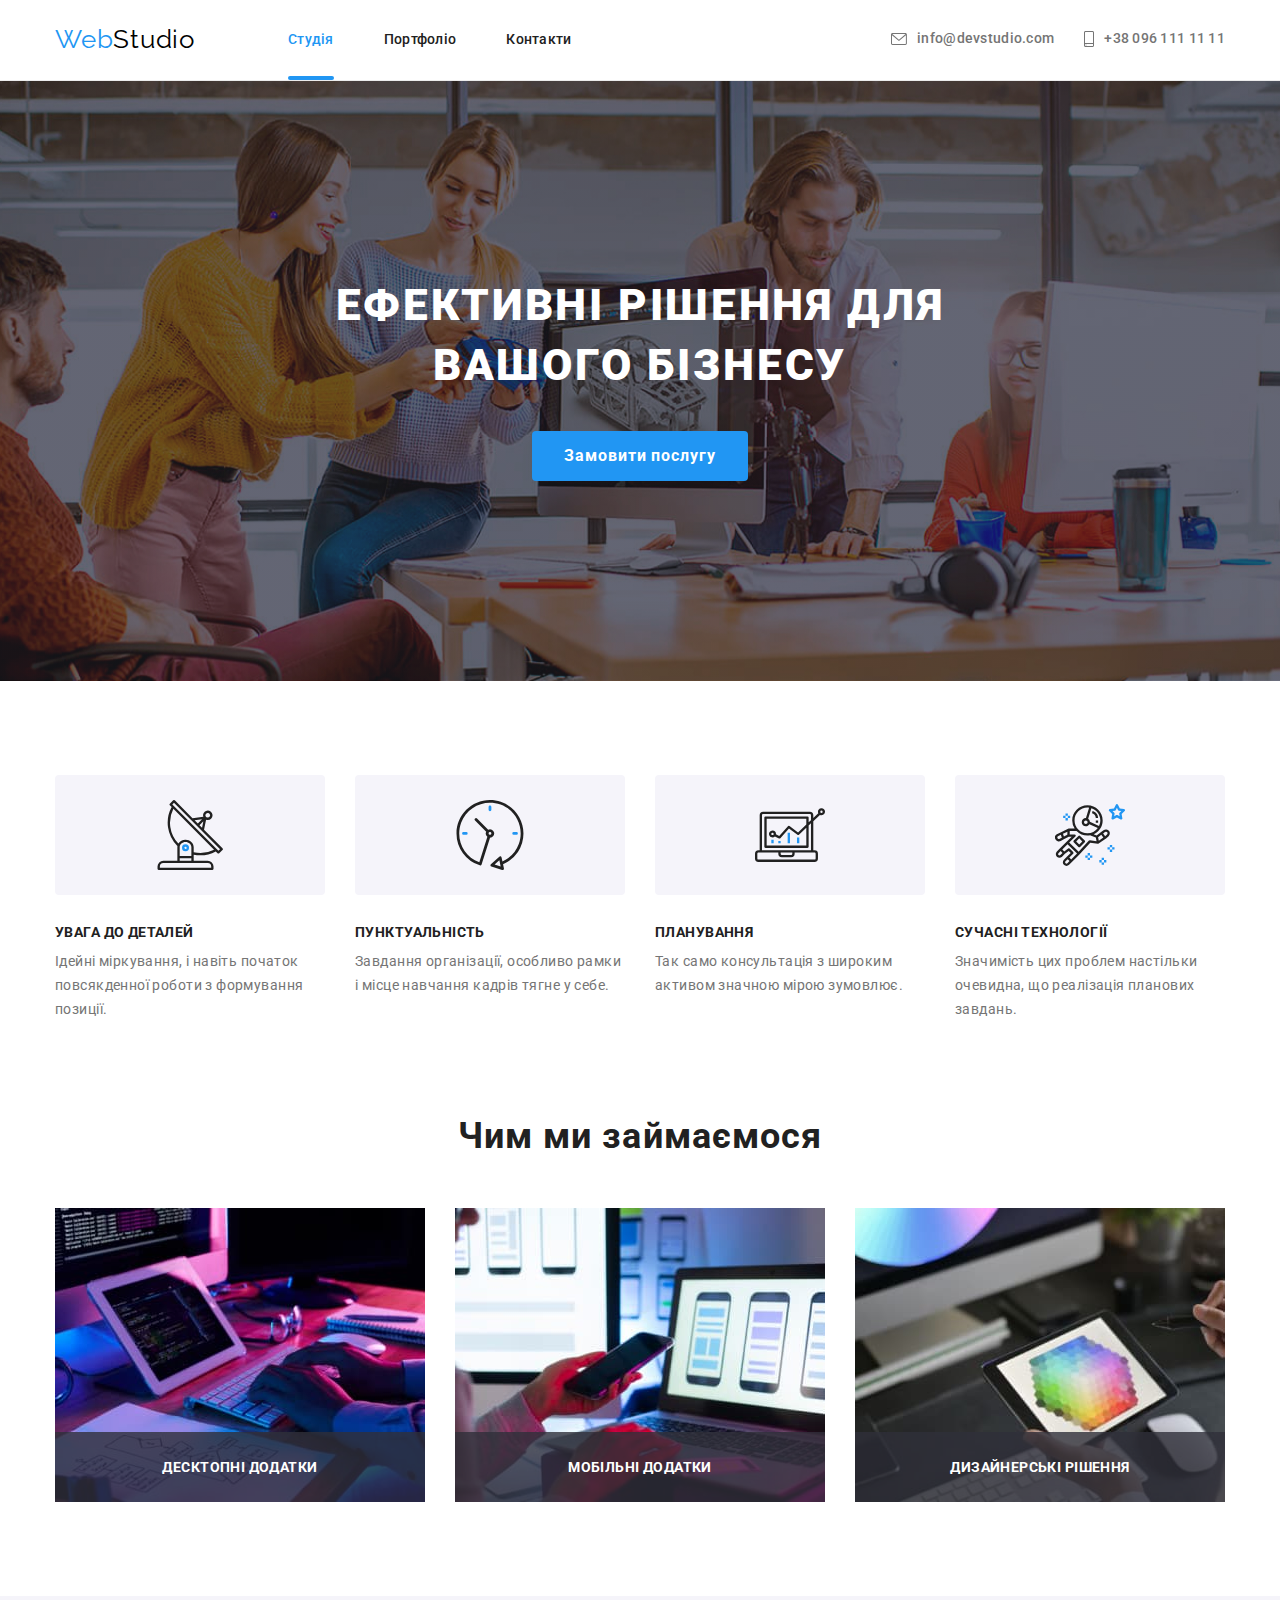
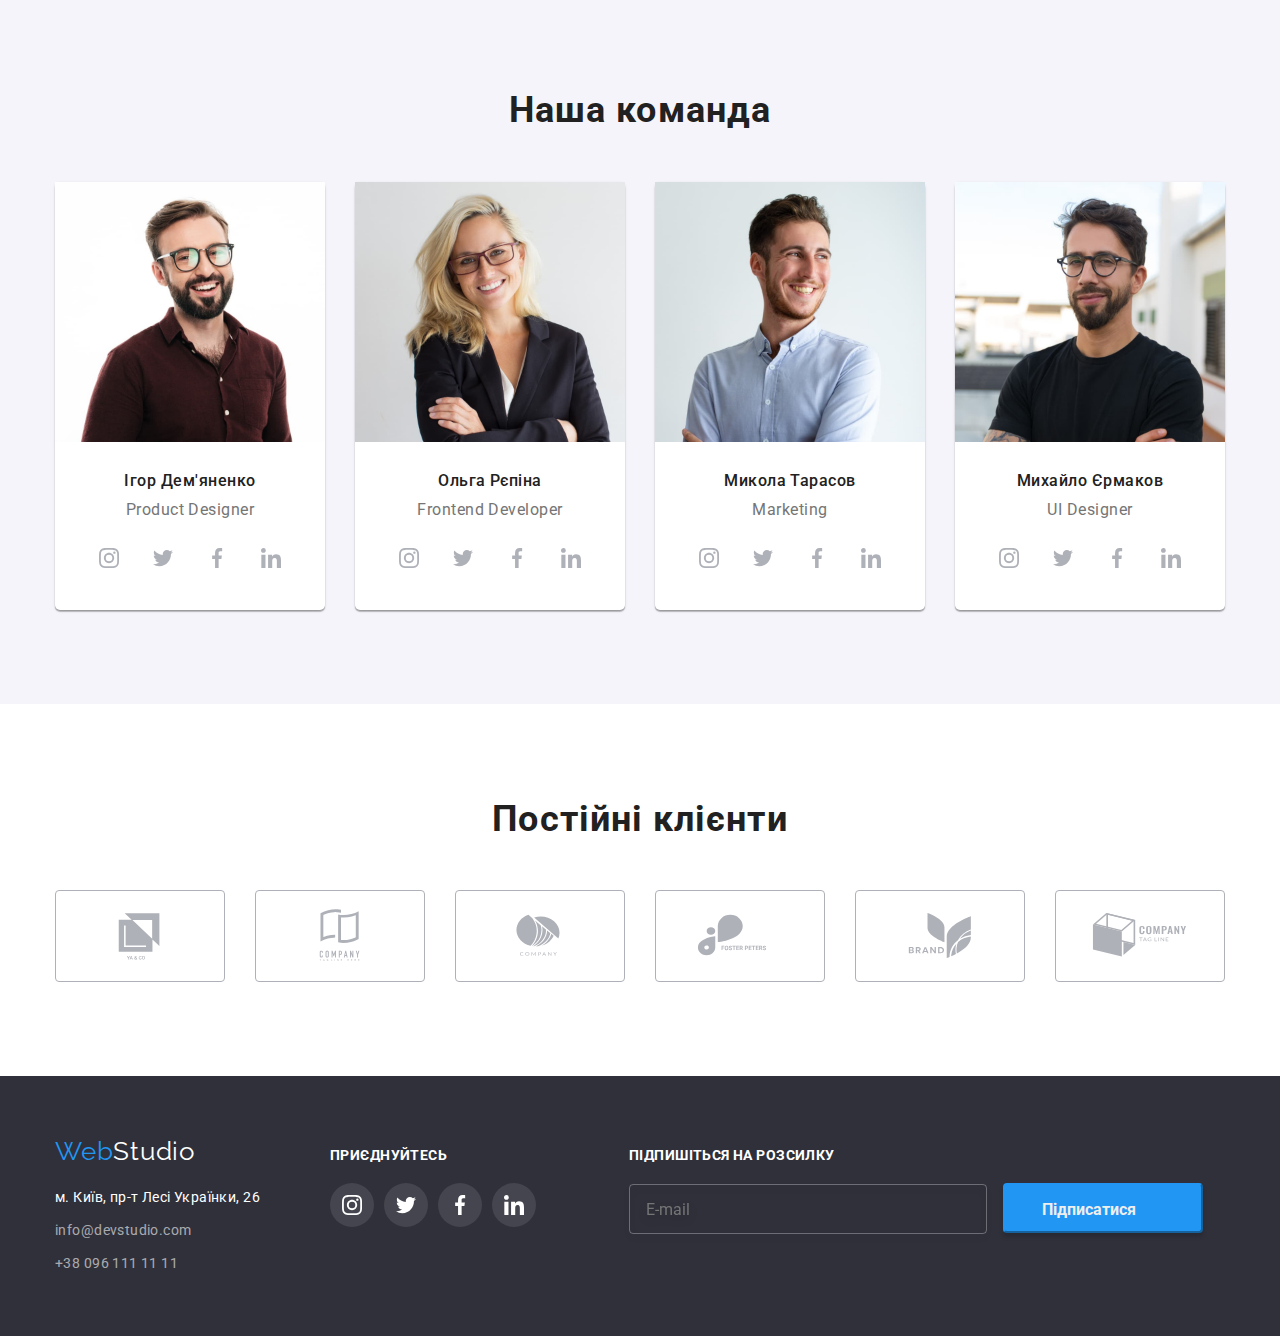
==== index.html @ 4f39704c "Почав робити розділ підпишись на розсилку" ====
<!DOCTYPE html>
<html lang="uk">

<head>
  <meta charset="UTF-8" />
  <meta http-equiv="X-UA-Compatible" content="IE=edge" />
  <meta name="viewport" content="width=, initial-scale=1.0" />
  <title>Студія</title>
  <link rel="preconnect" href="https://fonts.googleapis.com" />
  <link rel="preconnect" href="https://fonts.gstatic.com" crossorigin />
  <link href="https://fonts.googleapis.com/css2?family=Raleway:wght@700&family=Roboto:wght@400;500;700;900&display=swap"
    rel="stylesheet" />
  <link rel="stylesheet" href="https://cdnjs.cloudflare.com/ajax/libs/modern-normalize/1.1.0/modern-normalize.css" />
  <link rel="stylesheet" href="./css/style.css" />
</head>

<body>
  <header class="header">
    <div class="container container-nav-link">
      <a href="#" class="nav-logo"><span class="nav-logo-title">Web</span>Studio</a>
      <nav class="navigation-link">
        <ul class="nav-link">
          <li>
            <a href="#" class="link link-item">Студія</a>
          </li>
          <li>
            <a href="./portfolio.html" class="link">Портфоліо</a>
          </li>
          <li>
            <a href="#" class="link">Контакти</a>
          </li>
        </ul>
      </nav>
      <ul class="link-contact">
        <li>
          <a href="mailto:info@devstudio.com" class="contact contact-mail">
            <svg class="envelop" width="16" height="12">
              <use href="./images/icons.svg#icon-envelope"></use>
            </svg>
            info@devstudio.com</a>
        </li>
        <li>
          <a href="tel:+380961111111" class="contact contact-tel">
            <svg class="smartphone" width="10" height="16">
              <use href="./images/icons.svg#icon-smartphone"></use>
            </svg>
            +38 096 111 11 11</a>
        </li>
      </ul>
    </div>
  </header>
  <main>
    <section class="title">
      <div class="container container-title">
        <h1 class="title-header">Ефективні рішення для вашого бізнесу</h1>
        <button type="button" class="btn" data-modal-open>Замовити послугу</button>
      </div>
    </section>
    <section class="benefits">
      <div class="container">
        <h2 class="caption">Наші переваги</h2>
        <ul class="benefits-list">
          <li class="item">
            <div class="icons">
              <svg class="icons-group" width="70" height="70">
                <use href="./images/icons.svg#icon-group"></use>
              </svg>
            </div>
            <h3 class="item-header">УВАГА ДО ДЕТАЛЕЙ</h3>
            <p class="text">
              Ідейні міркування, і навіть початок повсякденної роботи з формування позиції.
            </p>
          </li>
          <li class="item">
            <div class="icons">
              <svg class="icons-group" width="70" height="70">
                <use href="./images/icons.svg#icon-clock1"></use>
              </svg>
            </div>
            <h3 class="item-header">ПУНКТУАЛЬНІСТЬ</h3>
            <p class="text">
              Завдання організації, особливо рамки і місце навчання кадрів тягне у себе.
            </p>
          </li>
          <li class="item">
            <div class="icons">
              <svg class="icons-group" width="70" height="70">
                <use href="./images/icons.svg#icon-diagram1"></use>
              </svg>
            </div>
            <h3 class="item-header">ПЛАНУВАННЯ</h3>
            <p class="text">Так само консультація з широким активом значною мірою зумовлює.</p>
          </li>
          <li class="item">
            <div class="icons">
              <svg class="icons-group" width="70" height="70">
                <use href="./images/icons.svg#icon-astronaut1"></use>
              </svg>
            </div>
            <h3 class="item-header">СУЧАСНІ ТЕХНОЛОГІЇ</h3>
            <p class="text">
              Значимість цих проблем настільки очевидна, що реалізація планових завдань.
            </p>
          </li>
        </ul>
      </div>
    </section>
    <section class="works">
      <div class="container">
        <h2 class="work">Чим ми займаємося</h2>
        <ul class="work-photo">
          <li class="lessons">
            <img src="./images/photo1.jpg" alt="людина працює на планшеті" width="370" height="294" />
            <div class="lessons-list">
              <h2 class="lessons-item">Десктопні додатки</h2>
            </div>
          </li>
          <li class="lessons">
            <img src="./images/photo2.jpg" alt="людина працює за ноутбуком" width="370" height="294" />
            <div class="lessons-list">
              <h2 class="lessons-item">Мобільні додатки</h2>
            </div>
          </li>
          <li class="lessons">
            <img src="./images/photo3.jpg" alt="людина працює на планшеті" width="370" height="294" />
            <div class="lessons-list">
              <h2 class="lessons-item">Дизайнерські рішення</h2>
            </div>
          </li>
        </ul>
      </div>
    </section>
    <section class="out-team">
      <div class="container work-out-team">
        <h2 class="work">Наша команда</h2>
        <ul class="work-team">
          <li class="player player-teams">
            <img src="./images/igor.jpg" alt="фото учасника команди" width="270" height="260" />
            <h3 class="player-team">Ігор Дем'яненко</h3>
            <p lang="en" class="job">Product Designer</p>
            <ul class="networks">
              <li class="networks-player">
                <a class="networks-player-element" href="#">
                  <svg class="social-networks" widht="20" height="20">
                    <use href="./images/icons.svg#icon-instagram"></use>
                  </svg>
                </a>
              </li>
              <li class="networks-player">
                <a class="networks-player-element" href="#">
                  <svg class="social-networks" widht="20" height="20">
                    <use href="./images/icons.svg#icon-twitter"></use>
                  </svg>
                </a>
              </li>
              <li class="networks-player">
                <a class="networks-player-element" href="#">
                  <svg class="social-networks" widht="20" height="20">
                    <use href="./images/icons.svg#icon-facebook"></use>
                  </svg>
                </a>
              </li>
              <li class="networks-player">
                <a class="networks-player-element" href="#">
                  <svg class="social-networks" widht="20" height="20">
                    <use href="./images/icons.svg#icon-linkedin"></use>
                  </svg>
                </a>
              </li>
            </ul>
          </li>
          <li class="player player-teams">
            <img src="./images/olga.jpg" alt="фото учасника команди" width="270" height="260" />
            <h3 class="player-team">Ольга Рєпіна</h3>
            <p lang="en" class="job">Frontend Developer</p>
            <ul class="networks">
              <li class="networks-player">
                <a class="networks-player-element" href="#">
                  <svg class="social-networks" widht="20" height="20">
                    <use href="./images/icons.svg#icon-instagram"></use>
                  </svg>
                </a>
              </li>
              <li class="networks-player">
                <a class="networks-player-element" href="#">
                  <svg class="social-networks" widht="20" height="20">
                    <use href="./images/icons.svg#icon-twitter"></use>
                  </svg>
                </a>
              </li>
              <li class="networks-player">
                <a class="networks-player-element" href="#">
                  <svg class="social-networks" widht="20" height="20">
                    <use href="./images/icons.svg#icon-facebook"></use>
                  </svg>
                </a>
              </li>
              <li class="networks-player">
                <a class="networks-player-element" href="#">
                  <svg class="social-networks" widht="20" height="20">
                    <use href="./images/icons.svg#icon-linkedin"></use>
                  </svg>
                </a>
              </li>
            </ul>
          </li>
          <li class="player player-teams">
            <img src="./images/nikolay.jpg" alt="фото учасника команди" width="270" height="260" />
            <h3 class="player-team">Микола Тарасов</h3>
            <p lang="en" class="job">Marketing</p>
            <ul class="networks">
              <li class="networks-player">
                <a class="networks-player-element" href="#">
                  <svg class="social-networks" widht="20" height="20">
                    <use href="./images/icons.svg#icon-instagram"></use>
                  </svg>
                </a>
              </li>
              <li class="networks-player">
                <a class="networks-player-element" href="#">
                  <svg class="social-networks" widht="20" height="20">
                    <use href="./images/icons.svg#icon-twitter"></use>
                  </svg>
                </a>
              </li>
              <li class="networks-player">
                <a class="networks-player-element" href="#">
                  <svg class="social-networks" widht="20" height="20">
                    <use href="./images/icons.svg#icon-facebook"></use>
                  </svg>
                </a>
              </li>
              <li class="networks-player">
                <a class="networks-player-element" href="#">
                  <svg class="social-networks" widht="20" height="20">
                    <use href="./images/icons.svg#icon-linkedin"></use>
                  </svg>
                </a>
              </li>
            </ul>
          </li>
          <li class="player player-teams">
            <img src="./images/michael.jpg" alt="фото учасника команди" width="270" height="260" />
            <h3 class="player-team">Михайло Єрмаков</h3>
            <p lang="en" class="job">UI Designer</p>
            <ul class="networks">
              <li class="networks-player">
                <a class="networks-player-element" href="#">
                  <svg class="social-networks" widht="20" height="20">
                    <use href="./images/icons.svg#icon-instagram"></use>
                  </svg>
                </a>
              </li>
              <li class="networks-player">
                <a class="networks-player-element" href="#">
                  <svg class="social-networks" widht="20" height="20">
                    <use href="./images/icons.svg#icon-twitter"></use>
                  </svg>
                </a>
              </li>
              <li class="networks-player">
                <a class="networks-player-element" href="#">
                  <svg class="social-networks" widht="20" height="20">
                    <use href="./images/icons.svg#icon-facebook"></use>
                  </svg>
                </a>
              </li>
              <li class="networks-player">
                <a class="networks-player-element" href="#">
                  <svg class="social-networks" widht="20" height="20">
                    <use href="./images/icons.svg#icon-linkedin"></use>
                  </svg>
                </a>
              </li>
            </ul>
          </li>
        </ul>
      </div>
    </section>
    <section class="clients">
      <div class="container">
        <h2 class="clients-tile">Постійні клієнти</h2>
        <ul class="clients-items">
          <li class="clients-atem">
            <a class="clients-link" href="#">
              <svg class="logo" width="106" height="60">
                <use href="./images/icons.svg#icon-Logo"></use>
              </svg>
            </a>
          </li>
          <li class="clients-atem">
            <a class="clients-link" href="#">
              <svg class="logo" width="106" height="60">
                <use href="./images/icons.svg#icon-Logo2"></use>
              </svg>
            </a>
          </li>
          <li class="clients-atem">
            <a class="clients-link" href="#">
              <svg class="logo" width="106" height="60">
                <use href="./images/icons.svg#icon-Logo3"></use>
              </svg>
            </a>
          </li>
          <li class="clients-atem">
            <a class="clients-link" href="#">
              <svg class="logo" width="106" height="60">
                <use href="./images/icons.svg#icon-Logo4"></use>
              </svg>
            </a>
          </li>
          <li class="clients-atem">
            <a class="clients-link" href="#">
              <svg class="logo" width="106" height="60">
                <use href="./images/icons.svg#icon-Logo5"></use>
              </svg>
            </a>
          </li>
          <li class="clients-atem">
            <a class="clients-link" href="#">
              <svg class="logo" width="106" height="60">
                <use href="./images/icons.svg#icon-Logo6"></use>
              </svg>
            </a>
          </li>
        </ul>
      </div>
    </section>
  </main>
  <footer class="basement">
    <div class="besement-footer">
      <div class="container footer-list">
        <div>
          <div>
            <a href="#" class="webstudio"><span class="nav-logo-title">Web</span>Studio</a>
          </div>
          <address class="address">
            <a href="https://goo.gl/maps/wqp1L68H8jc3v6tp8" class="address-title">м. Київ, пр-т Лесі Українки, 26</a>
          </address>
          <ul class="link-contact-footer">
            <li>
              <a href="mailto:info@devstudio.com" class="connection connection-mail">info@devstudio.com</a>
            </li>
            <li><a href="tel:+380961111111" class="connection">+38 096 111 11 11</a></li>
          </ul>
        </div>
        <div class="join">
          <h2 class="join-title">приєднуйтесь</h2>
          <ul class="social">
            <li>
              <a class="footer-social" href="#">
                <svg class="social-item" width="20" height="20">
                  <use href="./images/icons.svg#icon-instagram"></use>
                </svg>
              </a>
            </li>
            <li>
              <a class="footer-social" href="#">
                <svg class="social-item" width="20" height="20">
                  <use href="./images/icons.svg#icon-twitter"></use>
                </svg>
              </a>
            </li>
            <li>
              <a class="footer-social" href="#">
                <svg class="social-item" width="20" height="20">
                  <use href="./images/icons.svg#icon-facebook"></use>
                </svg>
              </a>
            </li>
            <li>
              <a class="footer-social" href="#">
                <svg class="social-item" width="20" height="20">
                  <use href="./images/icons.svg#icon-linkedin"></use>
                </svg>
              </a>
            </li>
          </ul>
        </div>
        <div class="subscription">
          <h2 class="subscription-title">Підпишіться на розсилку</h2>
          <form>
            <input type="text" placeholder="E-mail" class="input-subscription">
            <button type="submit" class="subscription-btn">Підписатися
              <svg width="24" height="24">
                <use href=""></use>
              </svg>
            </button>
          </form>
        </div>
      </div>
    </div>
  </footer>
  <div class="backdrop is-hidden" data-modal>
    <div class="modal">
      <button type="button" class="modal-btn" data-modal-close>
        <svg class="modal-icon" width="18" height="18">
          <use href="./images/icons.svg#icon-closeblack"></use>
        </svg>
      </button>
      <h2 class="forma-title">Залиште свої дані, ми вам передзвонимо</h2>
      <form class="forma">
        <label for="data-name" class="label-name">Ім'я</label>
        <div class="input-icons">
          <input type="text" id="data-name" required class="forma-contact" />
          <svg class="input-icon" width="18" height="18">
            <use href="./images/icons.svg#icon-personblack"></use>
          </svg>
        </div>
        <label for="data-tel" class="label-name">Телефон</label>
        <div class="input-icons">
          <input type="tel" id="data-tel" required class="forma-contact" />
          <svg class="input-icon" width="18" height="18">
            <use href="./images/icons.svg#icon-phoneblack"></use>
          </svg>
        </div>
        <label for="data-mail" class="label-name">Пошта</label>
        <div class="input-icons">
          <input type="email" id="data-mail" required class="forma-contact" />
          <svg class="input-icon" width="18" height="18">
            <use href="./images/icons.svg#icon-emailblack"></use>
          </svg>
        </div>
        <label for="data-comment" class="label-name">Коментар</label>
        <textarea name="" id="data-comment" cols="30" rows="10" class="comment" placeholder="Введіть текст"></textarea>
      </form>
    </div>
  </div>
  <script src="./js/modal.js"></script>
</body>

</html>
---- css/style.css ----
:root {
    --second-color: #FFFFFF;
    --brend-color: #2F303A;
    --background-team:#F5F4FA;
    --color-item-tel-mail:#757575;
    --link-decoration:none;
    --point:none;
}
h1,
h2,
h3,
h4,
h5,
h6,
p {margin: 0;}

ul{margin: 0; padding: 0;}

.container{
    width: 1200px;
    padding-left: 15px;
    padding-right: 15px;
    margin: 0 auto;
}

img{
    display: block;
}
/* ----------------------BODY---------------------------- */

.header{
    background-color: var(--second-color);
    padding-top: 24px;
    padding-bottom: 25px;
    border-bottom: 1px solid #ECECEC;
   
}

.container-nav-link{
    display: flex;
    align-items: center;
}

body{
    font-family: 'Roboto',sans-serif;
    color: #212121;
}
/* -------------------NAV--------------------------- */
.nav-logo{
    font-family: 'Raleway';
    font-size: 26px;
    line-height: 1.19;
    letter-spacing: 0.03em;
    color: #000000;
    text-decoration:var(--link-decoration);
    margin-right: 93px;
}

.nav-logo-title{
    color: #2196F3;
}

.navigation-link{


    margin-right: auto;
}

.nav-link{  


    gap: 50px;
    list-style:var(--point) ;
    display: flex;
}

.link{
    padding: 32px 0px;
    position: relative;

    transition-property: color;
    transition-duration: 250ms;
    transition-timing-function: cubic-bezier(0.4, 0, 0.2, 1);
    text-decoration:var(--link-decoration) ;
    color: #212121;
    font-weight: 500;
    font-size: 14px;
    line-height: 1.14;
    letter-spacing: 0.02em 
}

.link:hover,
.link:focus {
    color: #2196F3;
}

.link-item::after{
    content: " ";

    position: absolute;
    left: 0px;
    bottom: -0.4px;

    display: block;
    width: 100%;
    height: 4px;
    background-color: #2196F3;
    border-radius: 2px;
}

.link-item{
    color: #2196F3;
}

.link-portfolio::after{
    content: " ";
    
    position: absolute;
    left: 0px;
    bottom: -0.4px;
    
    display: block;
     width: 100%;
    height: 4px;
    background-color: #2196F3;
    border-radius: 2px;
}

.link-portfolio{
    color: #2196F3;}
/* --------------------tel/mail--------------------------------- */
.link-contact{
    list-style:var(--point);
    display: flex;

}
.contact{
    transition-property: color;
    transition-duration: 250ms;
    transition-timing-function: cubic-bezier(0.4, 0, 0.2, 1);

    font-weight: 500;
    font-size: 14px;
    line-height: 1.14;
    letter-spacing: 0.02em;
    color: var(--color-item-tel-mail);
    text-decoration:var(--link-decoration) ;
    display: flex;
    align-items: center;
}
.contact .envelop{
    transition-property: fill;
    transition-duration: 250ms;
    transition-timing-function: cubic-bezier(0.4, 0, 0.2, 1);
}
.contact .smartphone{
    transition-property: fill;
    transition-duration: 250ms;
    transition-timing-function: cubic-bezier(0.4, 0, 0.2, 1);
}

.contact:hover,
.contact:focus{
    color: #2196F3;
}

.contact:hover .envelop{
    fill: #2196F3;
}

.contact:focus .envelop{
    fill: #2196F3;
}

.contact-mail{
    margin-right: 30px;
}

.envelop{
    margin-right: 10px;
    fill: #757575;
}

.smartphone{
    fill: #757575;
    margin-right: 10px;
}

.contact-tel:hover .smartphone{
    fill: #2196F3;
}

.contact-tel:focus .smartphone {
    fill: #2196F3;}
/* --------------------------title-------------------------------- */
.title{
    background-image: linear-gradient(rgba(47, 48, 58, 0.4),
    rgba(47, 48, 58, 0.4)), url(../images/phototitle.jpg);
    background-color: #C4C4C4;
    background-repeat: no-repeat;
    background-position: center;
    background-size: cover;
    max-width: 1600px;
    margin: 0 auto;
    padding-top: 195px;
    padding-bottom: 200px;
    
}
.container-title{
    padding: 0px;
    max-width: 696px;
}

.title-header{
    margin-bottom: 35px;
    
    font-weight: 900;
    font-size: 44px;
    line-height: 1.36;
    text-align: center;
    letter-spacing: 0.06em;
    text-transform: uppercase;
    color: #FFFFFF;
}

.btn{
    display:block;
    margin: 0 auto;
    padding-top: 10px;
    padding-right: 32px;
    padding-bottom: 10px;
    padding-left: 32px;

    font-family: inherit;
    font-weight: 700;
    font-size: 16px;
    line-height: 1.87;
    align-items: center;
    text-align: center;
    letter-spacing: 0.06em;
    border-radius: 4px;
    border: none;
    color: #FFFFFF;
    background: #2196F3;
    
    cursor: pointer;
}

.btn:hover,
.btn:focus{
    background-color: #1976d2;
}
/* ----------------------------BENEFITS--------------------------- */
.benefits{ 
    background-color:var(--second-color);
    padding-top: 94px;
    padding-bottom: 94px;
}

.benefits-list{
    display: flex;
    gap: 30px;
}

.text{}

.caption{
    position: absolute;
    width: 1px;
    height: 1px;
    margin: -1px;
    border: 0;
    padding: 0;
    white-space: nowrap;
    clip-path: inset(100%);
    clip: rect(0 0 0 0);
    overflow: hidden;
}

.icons{
    width: 270px;
    height: 120px;
    background-color: #F5F4FA;
    border-radius: 4px;
    margin-bottom: 30px;
    display: flex;
    align-items: center;
    justify-content: center;
}

.item{

    list-style:var(--point);
    flex-basis: calc((100%-90px)/4);
}

.icons-group{}

.item-header{
    font-size: 14px;
    line-height: 1.14;
    letter-spacing: 0.03em;
    text-transform: uppercase;
    margin-bottom: 10px;
}
.text{
    font-size: 14px;
    line-height: 1.71;
    letter-spacing: 0.03em;
    color: var(--color-item-tel-mail);
}
/* ----------------------------WORK--------------------------------- */
.works{
    background-color: var(--second-color);
    padding-bottom: 94px;
}

.out-team{
    padding-top: 94px;
    padding-bottom: 94px;
    background-color: var(--background-team);
}

.work{
    margin-bottom: 50px;
    font-size: 36px;
    line-height: 1.16;
    text-align: center;
    letter-spacing: 0.03em;
}

.work-photo{
    list-style:var(--point) ;
    display: flex;
    gap: 30px;
}

.lessons{
    position: relative;
}

.lessons-list{
    position: absolute;
    bottom: 0px ;

    width: 370px;
    height: 70px;
    background-color:rgba(47, 48, 58, 0.8);
}

.lessons-item{
    font-size: 14px;
    line-height: 16px;
    text-align: center;
    letter-spacing: 0.03em;
    text-transform: uppercase;
    color: #FFFFFF;
    padding-top: 27px;
}

.work-out-team{}

.work-team{
    list-style:var(--point) ;
    display: flex;
    gap: 30px;  
}

.player{
    background-color: #FFFFFF;
    padding-bottom: 30px;
    border-radius: 5px;
}

.player-team{
    font-weight: 500;
    font-size: 16px;
    line-height: 1.18;
    text-align: center;
    letter-spacing: 0.03em;
    margin-top: 30px;  
}

.player-teams{
    box-shadow:0px 1px 3px rgba(0, 0, 0, 0.12),
    0px 1px 1px rgba(0, 0, 0, 0.14),
    0px 2px 1px rgba(0, 0, 0, 0.2);
}

.job{
    font-size: 16px;
    line-height: 1.18;
    text-align: center;
    letter-spacing: 0.03em;
    color: var(--color-item-tel-mail);
    margin-top: 10px;
}

.networks{
    display: flex;
    justify-content: center;
    margin-top: 16px;
    gap: 10px;
}

.networks-player{
    list-style: var(--point);
}

.networks-player-element{
    transition-property: background-color;
    transition-duration: 250ms;
    transition-timing-function: cubic-bezier(0.4, 0, 0.2, 1);

    width: 44px;
    height: 44px;
    border-radius: 50%;
    display: flex;
    justify-content: center;
    align-items: center;    
}

.social-networks{
    fill:#AFB1B8;
}

.social-networks{
    transition-property: fill;
    transition-duration: 250ms;
    transition-timing-function: cubic-bezier(0.4, 0, 0.2, 1);
}

.networks-player-element:hover,
.networks-player-element:focus{
    background-color: #2196F3;
}

.networks-player-element:hover .social-networks{
    transition-property: fill;
    transition-duration: 250ms;
    transition-timing-function: cubic-bezier(0.4, 0, 0.2, 1);
}

.networks-player-element:hover .social-networks{
    fill: #ffffff;
}

.networks-player-element:focus .social-networks{
    fill: #ffffff;
}
/* ------------------------clients-------------------------- */
.clients{
    padding-top: 94px;
    padding-bottom: 94px;
}

.clients-tile{
    margin-bottom: 50px;
    font-size: 36px;
    line-height: 42px;
    text-align: center;
    letter-spacing: 0.03em;
}

.clients-items{
    display: flex;
    justify-content: center;
    gap: 30px;
}

.clients-atem{
    list-style: var(--point); 
}

.clients-link{
    transition-property: border;
    transition-duration: 250ms;
    transition-timing-function: cubic-bezier(0.4, 0, 0.2, 1);

    width: 170px;
    height: 92px;
    display: block;
    border-top: 1px solid #AFB1B8 ;
    border-right: 1px solid #AFB1B8;
    border-bottom: 1px solid #AFB1B8 ;
    border-left: 1px solid #AFB1B8 ;
    border-radius: 4px; 
    display: flex;
    justify-content: center;
    align-items: center;
}

.clients-link:hover{
    border: solid #2196F3;
}

.logo{
    fill: #AFB1B8;
}

.clients-link:hover .logo{
    fill: #2196F3;
}

.clients-link:focus .logo{
    fill: #2196F3;
}
/* ---------------------footer------------------------------------- */
.basement{
    background-color:var(--brend-color);
    padding-top: 60px;
    padding-bottom: 60px;
}

.webstudio{
    margin-bottom: 20px;

    display: inline-block;
    font-family: 'Raleway';
    text-decoration:var(--link-decoration) ;
    font-size: 26px;
    line-height: 1.19;
    letter-spacing: 0.03em;
    color: #FFFFFF; 
}

.address{
    margin-bottom: 9px;
}

.besement-footer{}

.footer-list{
    display: flex;
    align-items: baseline;
}

.address-title{
    text-decoration:var(--link-decoration) ;
    font-style: normal;
    font-size: 14px;
    line-height: 1.71;
    letter-spacing: 0.03em;
    color: #FFFFFF;
}

.link-contact-footer{
    list-style: var(--point);
}

.connection{
    text-decoration:var(--link-decoration) ;
    font-size: 14px;
    line-height: 1.71;
    letter-spacing: 0.03em;
    color: rgba(255, 255, 255, 0.6);
}

.connection-mail{
    display: inline-block;
    margin-bottom: 9px; 
}

.join{
    margin-left: 70px; 
}

.join-title{
    display: flex;
    align-items: baseline;
    font-size: 14px;
    line-height: 16px;
    letter-spacing: 0.03em;
    text-transform: uppercase;
    color: #FFFFFF;
}

.social{
    margin-top: 20px;
    display: flex;
    list-style:none;
    gap: 10px;  
}

.footer-social{
    transition-property: background-color;
    transition-duration: 250ms;
    transition-timing-function: cubic-bezier(0.4, 0, 0.2, 1);

    width: 44px;
    height: 44px;
    display: flex;
    align-items: center;
    justify-content: center;
    border-radius: 50%;
    background-color: rgba(255, 255, 255, 0.1);;
}

.footer-social:hover,
.footer-social:focus{
    background-color: #2196F3;
}

.social-item{
     fill: #FFFFFF;
}
/* ---------------------------PORTFOLIO-------------------- */
.content{
    background-color: var(--second-color);
}

.section-portfolio{
    padding-top: 94px;
    padding-bottom: 94px;
}

.navigation{
    list-style:var(--point) ;
    margin-bottom: 50px ;
    display: flex;
    gap: 8px;
    justify-content: center; 
}

.navigation-btn{
    transition-property: background-color color box-shadow;
    transition-duration: 250ms;
    transition-timing-function: cubic-bezier(0.4, 0, 0.2, 1);

    padding-top: 6px;
    padding-right: 22px;
    padding-bottom: 6px;
    padding-left: 22px;

    font-family: 'Roboto';
    font-weight: 500;
    font-size: 16px;
    line-height: 1.62;
    text-align: center;
    letter-spacing: 0.03em;
    color: #212121;
    background: #F5F4FA;
    border-radius: 4px;
    border: 0px;
    cursor: pointer;
}

.navigation-btn:hover,
.navigation-btn:focus{
    background-color: #2196F3;
    color: #FFFFFF;
    box-shadow: 0px 3px 1px rgba(0, 0, 0, 0.1), 0px 1px 2px rgba(0, 0, 0, 0.08);
}

.portfolio{
    list-style:var(--point) ;
    display: flex;
    flex-wrap: wrap;
    gap: 30px;
}

.photo {
    text-decoration: var(--link-decoration);
    display: block;
}

.photo{
    transition-property:box-shadow;
    transition-duration: 250ms;
    transition-timing-function: cubic-bezier(0.4, 0, 0.2, 1);
}

.photo:hover,
.photo:focus{
    box-shadow: 0px 1px 1px rgba(0, 0, 0, 0.12), 0px 4px 4px rgba(0, 0, 0, 0.06), 1px 4px 6px rgba(0, 0, 0, 0.16);
}

.text-photo{
    position: relative;
    overflow: hidden;
}

.text-photo-item{
    position: absolute;

    transform: translateY(100%);
    transition-property: transform ;
    transition-duration: 250ms;
    transition-timing-function: cubic-bezier(0.4, 0, 0.2, 1);

    top: 0px;
    height: 100%;
    padding-top: 64px;
    padding-right: 24px;
    padding-bottom: 64px;
    padding-left: 24px;
    font-size: 18px;
    line-height: 28px;
    letter-spacing: 0.03em;
    background: rgba(33, 150, 243, 0.9);
    color: #FFFFFF;
}


.photo:hover .text-photo-item{
    transform: translateY(0%);
    transition-property: transform;
    transition-duration: 250ms;
    transition-timing-function: cubic-bezier(0.4, 0, 0.2, 1);  
}

.photo:focus .text-photo-item{
    transform: translateY(0%);
    transition-property: transform;
    transition-duration: 250ms;
    transition-timing-function: cubic-bezier(0.4, 0, 0.2, 1);
}

.informetion{
    background-color: #FFFFFF;
    border-right: 1px solid #EEEEEE;
    border-bottom: 1px solid #EEEEEE ;
    border-left: 1px solid #EEEEEE ;
    padding-left: 24px;
    padding-top: 20px;
    padding-bottom: 20px;
}

.portfolio-items{
    font-size: 18px;
    line-height: 2;
    letter-spacing: 0.06em;
    color:#212121;
    
}

.portfolio-item{
    margin-top: 4px;
    font-size: 16px;
    line-height: 1.87;
    letter-spacing: 0.03em;
     color: var(--color-item-tel-mail);
}

.backdrop{
    position: fixed;
    top: 0px;
    width: 100%;
    height: 100%;
    background: rgba(0, 0, 0, 0.2);
    transition-property: opacity visibility;
    transition-duration: 250ms;
    transition-timing-function: linear;

}

.subscription{
    margin-left: 93px;
}

.subscription-title{
    font-size: 14px;
    line-height: 16px;
    letter-spacing: 0.03em;
    text-transform: uppercase;
    color: #FFFFFF;
    margin-bottom: 20px;
}

.input-subscription{
    width: 358px;
    height: 50px;
    padding-left: 16px;
    padding-top: 15px;
    padding-bottom: 15px;
    background-color: inherit;
    border: 1px solid rgba(255, 255, 255, 0.3);
    filter: drop-shadow(0px 4px 4px rgba(0, 0, 0, 0.15));
    border-radius: 4px;
}

.input-subscription{}

.subscription-btn{
    margin-left: 12px;
    font-weight: 700;
    font-size: 16px;
    line-height: 30px;
    width: 200px;
    height: 50px;
    color: #EEEEEE;
    background: #2196F3;
    box-shadow: 0px 4px 4px rgba(0, 0, 0, 0.15);
    border-radius: 4px;
    border-color: #2196F3;
}

/* ---------------------------MODAL_---------------------------------- */
.modal{
    position: absolute;

    padding: 40px;

    width: 528px;
    min-height: 581px;
    background-color: #FFFFFF;
    border-radius: 4px;
    top: 50%;
    left: 50%;
    transform: translate(-50%, -50%) scale(1);
    transition-property: transform;
    transition-duration: 250ms;
    transition-timing-function: linear;
}

.backdrop.is-hidden .modal{
    transform: translate(-50%, -50%) scale(0); 
}

.modal-btn{
    position: absolute;
    top: 8px;
    right: 8px;

    width: 30px;
    height: 30px;
    background: #FFFFFF;
    border: 1px solid rgba(0, 0, 0, 0.1);
    border-radius: 50%;
    display: flex;
    align-items: center;
    justify-content: center;

    cursor: pointer;
}

.is-hidden{
    opacity: 0;
    visibility: hidden;
    pointer-events: none;
}
.modal-btn:hover .modal-icon{
    fill: #2196F3;
}

.forma-title {
    font-size: 20px;
    line-height: 23px;
    text-align: center;
    letter-spacing: 0.03em;
    color: #212121;
}

.forma{

}


.input-icons{
    position: relative;
    margin-top: 4px;
    margin-bottom: 10px;
}

.input-icon{
   position: absolute;
   left: 12px;
   top: 50%;
   transform: translateY(-50%);
}



.forma-contact{
    width: 100%;
    height: 40px;
    background-color: transparent;
    border: 1px solid rgba(33, 33, 33, 0.2);
    border-radius: 4px;
    padding-left: 42px;
}

.forma-contact:focus{
    border-color: #2196F3;
    outline:#2196F3;
}

.forma-contact:focus + .input-icon{
    fill: #1976d2;
}

.comment{
    margin-top: 4px;

    width: 448px;
    height: 120px;
    border: 1px solid rgba(33, 33, 33, 0.2);
    border-radius: 4px;
    resize: none;
}

.label-name {

    font-size: 12px;
    line-height: 14px;
    letter-spacing: 0.01em;
    color: #757575;
}

.comment{
    margin-top: 4px;
    padding-top: 12px;
    padding-right: 16px;
    padding-bottom: 12px;
    padding-left: 16px;
}
.comment::placeholder{
    font-size: 12px;
    line-height: 14px;
    letter-spacing: 0.01em;
    color: rgba(117, 117, 117, 0.5);
}

.comment:focus{
    border-color: #2196F3;
    outline: #2196F3;
}
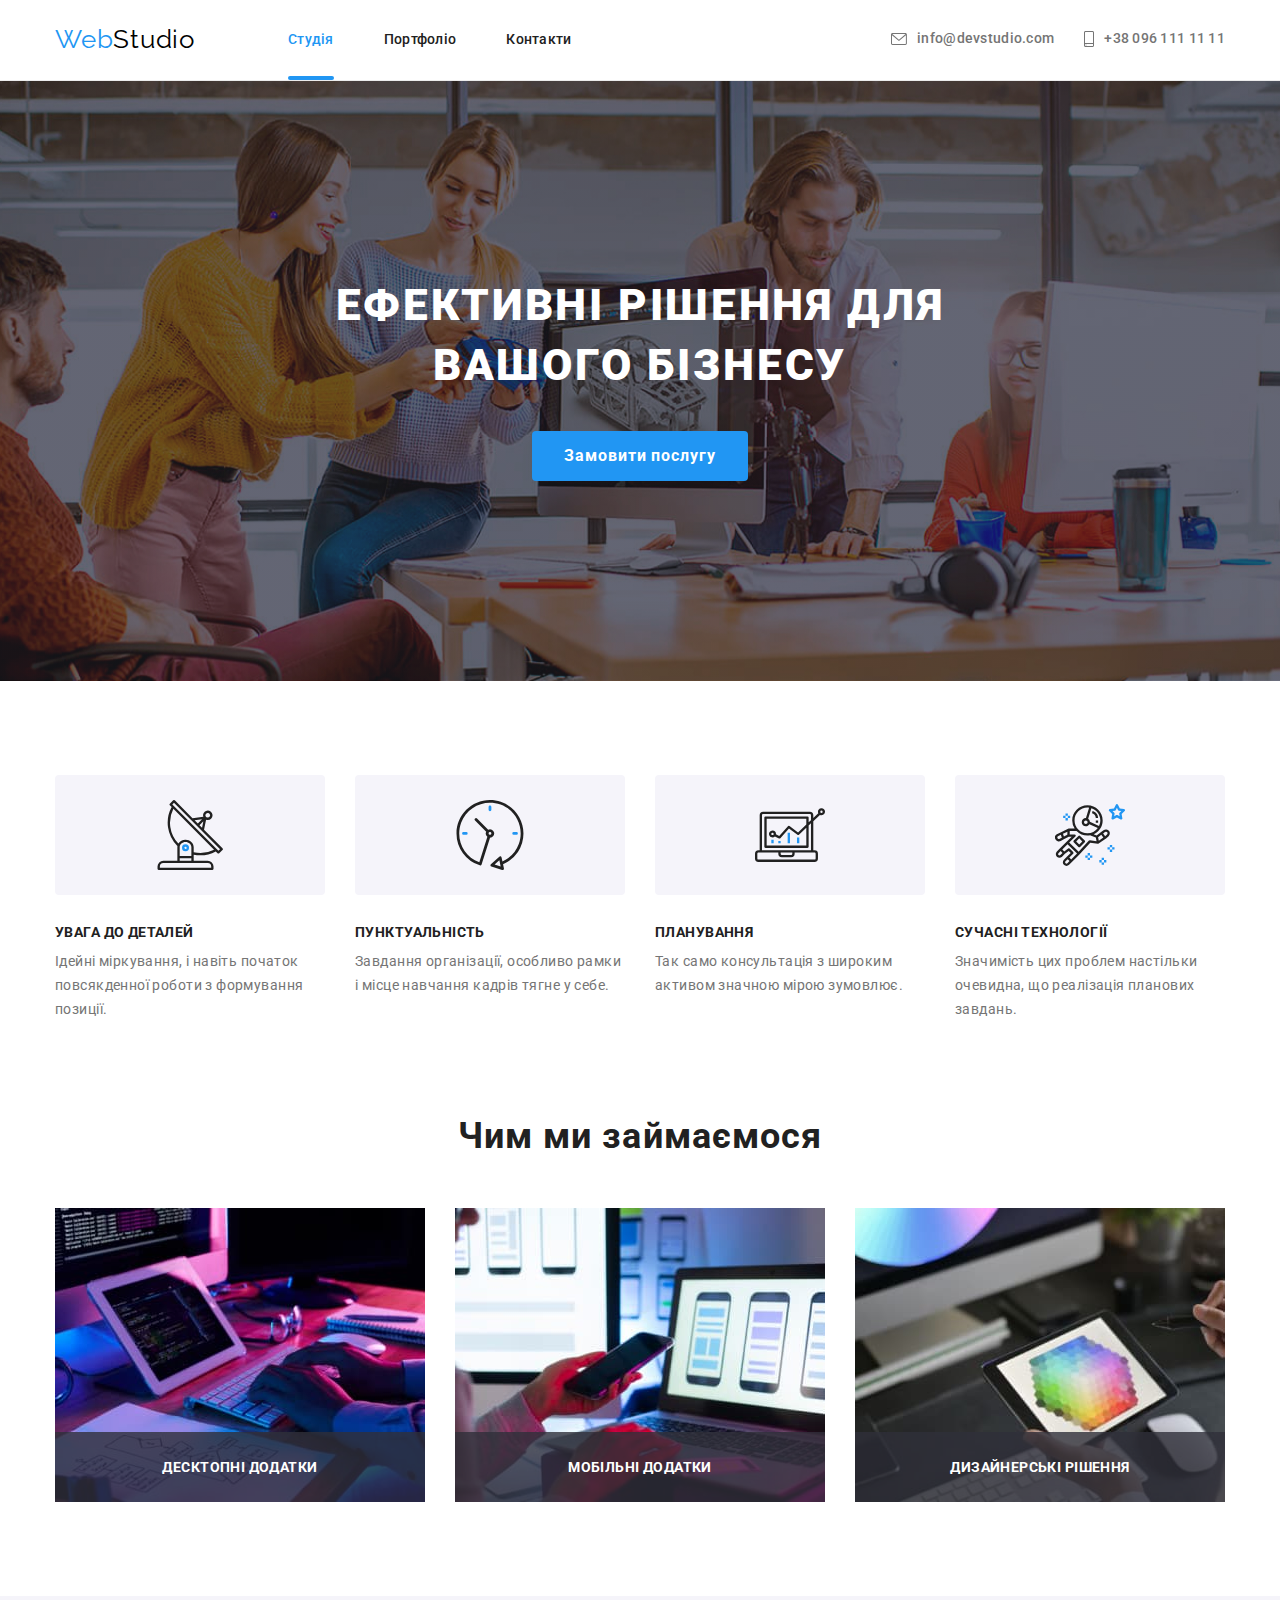
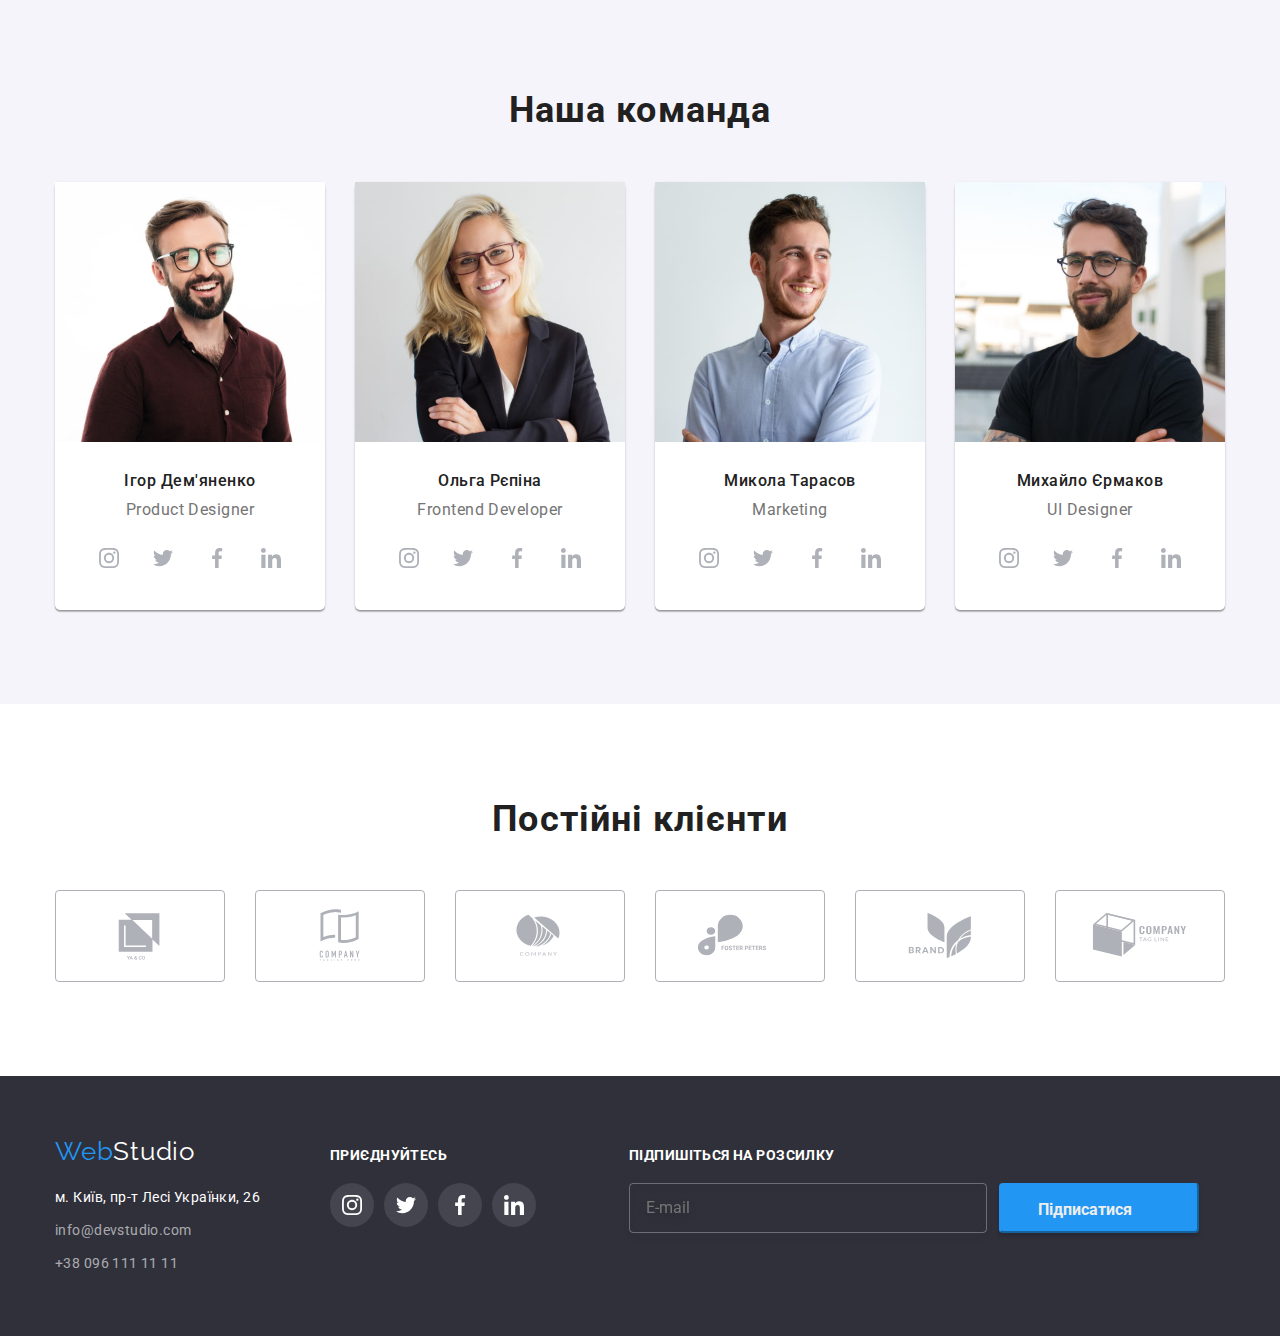
==== commit 589f8f8b: "Пофіксив розділ підпишіться на розстлку у футері" ====
--- a/index.html
+++ b/index.html
@@ -379,8 +379,8 @@
         </div>
         <div class="subscription">
           <h2 class="subscription-title">Підпишіться на розсилку</h2>
-          <form>
-            <input type="text" placeholder="E-mail" class="input-subscription">
+          <form class="subscription-item">
+            <input type="email" placeholder="E-mail" class="input-subscription">
             <button type="submit" class="subscription-btn">Підписатися
               <svg width="24" height="24">
                 <use href=""></use>
--- a/css/style.css
+++ b/css/style.css
@@ -604,161 +604,12 @@
 .social-item{
      fill: #FFFFFF;
 }
-/* ---------------------------PORTFOLIO-------------------- */
-.content{
-    background-color: var(--second-color);
-}
-
-.section-portfolio{
-    padding-top: 94px;
-    padding-bottom: 94px;
-}
-
-.navigation{
-    list-style:var(--point) ;
-    margin-bottom: 50px ;
-    display: flex;
-    gap: 8px;
-    justify-content: center; 
-}
-
-.navigation-btn{
-    transition-property: background-color color box-shadow;
-    transition-duration: 250ms;
-    transition-timing-function: cubic-bezier(0.4, 0, 0.2, 1);
-
-    padding-top: 6px;
-    padding-right: 22px;
-    padding-bottom: 6px;
-    padding-left: 22px;
-
-    font-family: 'Roboto';
-    font-weight: 500;
-    font-size: 16px;
-    line-height: 1.62;
-    text-align: center;
-    letter-spacing: 0.03em;
-    color: #212121;
-    background: #F5F4FA;
-    border-radius: 4px;
-    border: 0px;
-    cursor: pointer;
-}
-
-.navigation-btn:hover,
-.navigation-btn:focus{
-    background-color: #2196F3;
-    color: #FFFFFF;
-    box-shadow: 0px 3px 1px rgba(0, 0, 0, 0.1), 0px 1px 2px rgba(0, 0, 0, 0.08);
-}
-
-.portfolio{
-    list-style:var(--point) ;
-    display: flex;
-    flex-wrap: wrap;
-    gap: 30px;
-}
-
-.photo {
-    text-decoration: var(--link-decoration);
-    display: block;
-}
-
-.photo{
-    transition-property:box-shadow;
-    transition-duration: 250ms;
-    transition-timing-function: cubic-bezier(0.4, 0, 0.2, 1);
-}
-
-.photo:hover,
-.photo:focus{
-    box-shadow: 0px 1px 1px rgba(0, 0, 0, 0.12), 0px 4px 4px rgba(0, 0, 0, 0.06), 1px 4px 6px rgba(0, 0, 0, 0.16);
-}
-
-.text-photo{
-    position: relative;
-    overflow: hidden;
-}
-
-.text-photo-item{
-    position: absolute;
-
-    transform: translateY(100%);
-    transition-property: transform ;
-    transition-duration: 250ms;
-    transition-timing-function: cubic-bezier(0.4, 0, 0.2, 1);
-
-    top: 0px;
-    height: 100%;
-    padding-top: 64px;
-    padding-right: 24px;
-    padding-bottom: 64px;
-    padding-left: 24px;
-    font-size: 18px;
-    line-height: 28px;
-    letter-spacing: 0.03em;
-    background: rgba(33, 150, 243, 0.9);
-    color: #FFFFFF;
-}
-
-
-.photo:hover .text-photo-item{
-    transform: translateY(0%);
-    transition-property: transform;
-    transition-duration: 250ms;
-    transition-timing-function: cubic-bezier(0.4, 0, 0.2, 1);  
-}
-
-.photo:focus .text-photo-item{
-    transform: translateY(0%);
-    transition-property: transform;
-    transition-duration: 250ms;
-    transition-timing-function: cubic-bezier(0.4, 0, 0.2, 1);
-}
-
-.informetion{
-    background-color: #FFFFFF;
-    border-right: 1px solid #EEEEEE;
-    border-bottom: 1px solid #EEEEEE ;
-    border-left: 1px solid #EEEEEE ;
-    padding-left: 24px;
-    padding-top: 20px;
-    padding-bottom: 20px;
-}
-
-.portfolio-items{
-    font-size: 18px;
-    line-height: 2;
-    letter-spacing: 0.06em;
-    color:#212121;
-    
-}
-
-.portfolio-item{
-    margin-top: 4px;
-    font-size: 16px;
-    line-height: 1.87;
-    letter-spacing: 0.03em;
-     color: var(--color-item-tel-mail);
-}
-
-.backdrop{
-    position: fixed;
-    top: 0px;
-    width: 100%;
-    height: 100%;
-    background: rgba(0, 0, 0, 0.2);
-    transition-property: opacity visibility;
-    transition-duration: 250ms;
-    transition-timing-function: linear;
-
-}
-
-.subscription{
+
+.subscription {
     margin-left: 93px;
 }
 
-.subscription-title{
+.subscription-title {
     font-size: 14px;
     line-height: 16px;
     letter-spacing: 0.03em;
@@ -767,7 +618,13 @@
     margin-bottom: 20px;
 }
 
-.input-subscription{
+.subscription-item{
+    display: flex;
+    align-items: center;
+}
+
+.input-subscription {
+    color: #FFFFFF;
     width: 358px;
     height: 50px;
     padding-left: 16px;
@@ -779,9 +636,13 @@
     border-radius: 4px;
 }
 
-.input-subscription{}
-
-.subscription-btn{
+.input-subscription:focus{
+    border-color: rgba(255, 255, 255, 0.3);
+    outline: rgba(255, 255, 255, 0.3);
+    
+}
+
+.subscription-btn {
     margin-left: 12px;
     font-weight: 700;
     font-size: 16px;
@@ -794,6 +655,157 @@
     border-radius: 4px;
     border-color: #2196F3;
 }
+/* ---------------------------PORTFOLIO-------------------- */
+.content{
+    background-color: var(--second-color);
+}
+
+.section-portfolio{
+    padding-top: 94px;
+    padding-bottom: 94px;
+}
+
+.navigation{
+    list-style:var(--point) ;
+    margin-bottom: 50px ;
+    display: flex;
+    gap: 8px;
+    justify-content: center; 
+}
+
+.navigation-btn{
+    transition-property: background-color color box-shadow;
+    transition-duration: 250ms;
+    transition-timing-function: cubic-bezier(0.4, 0, 0.2, 1);
+
+    padding-top: 6px;
+    padding-right: 22px;
+    padding-bottom: 6px;
+    padding-left: 22px;
+
+    font-family: 'Roboto';
+    font-weight: 500;
+    font-size: 16px;
+    line-height: 1.62;
+    text-align: center;
+    letter-spacing: 0.03em;
+    color: #212121;
+    background: #F5F4FA;
+    border-radius: 4px;
+    border: 0px;
+    cursor: pointer;
+}
+
+.navigation-btn:hover,
+.navigation-btn:focus{
+    background-color: #2196F3;
+    color: #FFFFFF;
+    box-shadow: 0px 3px 1px rgba(0, 0, 0, 0.1), 0px 1px 2px rgba(0, 0, 0, 0.08);
+}
+
+.portfolio{
+    list-style:var(--point) ;
+    display: flex;
+    flex-wrap: wrap;
+    gap: 30px;
+}
+
+.photo {
+    text-decoration: var(--link-decoration);
+    display: block;
+}
+
+.photo{
+    transition-property:box-shadow;
+    transition-duration: 250ms;
+    transition-timing-function: cubic-bezier(0.4, 0, 0.2, 1);
+}
+
+.photo:hover,
+.photo:focus{
+    box-shadow: 0px 1px 1px rgba(0, 0, 0, 0.12), 0px 4px 4px rgba(0, 0, 0, 0.06), 1px 4px 6px rgba(0, 0, 0, 0.16);
+}
+
+.text-photo{
+    position: relative;
+    overflow: hidden;
+}
+
+.text-photo-item{
+    position: absolute;
+
+    transform: translateY(100%);
+    transition-property: transform ;
+    transition-duration: 250ms;
+    transition-timing-function: cubic-bezier(0.4, 0, 0.2, 1);
+
+    top: 0px;
+    height: 100%;
+    padding-top: 64px;
+    padding-right: 24px;
+    padding-bottom: 64px;
+    padding-left: 24px;
+    font-size: 18px;
+    line-height: 28px;
+    letter-spacing: 0.03em;
+    background: rgba(33, 150, 243, 0.9);
+    color: #FFFFFF;
+}
+
+
+.photo:hover .text-photo-item{
+    transform: translateY(0%);
+    transition-property: transform;
+    transition-duration: 250ms;
+    transition-timing-function: cubic-bezier(0.4, 0, 0.2, 1);  
+}
+
+.photo:focus .text-photo-item{
+    transform: translateY(0%);
+    transition-property: transform;
+    transition-duration: 250ms;
+    transition-timing-function: cubic-bezier(0.4, 0, 0.2, 1);
+}
+
+.informetion{
+    background-color: #FFFFFF;
+    border-right: 1px solid #EEEEEE;
+    border-bottom: 1px solid #EEEEEE ;
+    border-left: 1px solid #EEEEEE ;
+    padding-left: 24px;
+    padding-top: 20px;
+    padding-bottom: 20px;
+}
+
+.portfolio-items{
+    font-size: 18px;
+    line-height: 2;
+    letter-spacing: 0.06em;
+    color:#212121;
+    
+}
+
+.portfolio-item{
+    margin-top: 4px;
+    font-size: 16px;
+    line-height: 1.87;
+    letter-spacing: 0.03em;
+     color: var(--color-item-tel-mail);
+}
+
+.backdrop{
+    position: fixed;
+    top: 0px;
+    width: 100%;
+    height: 100%;
+    background: rgba(0, 0, 0, 0.2);
+    transition-property: opacity visibility;
+    transition-duration: 250ms;
+    transition-timing-function: linear;
+
+}
+
+
 
 /* ---------------------------MODAL_---------------------------------- */
 .modal{
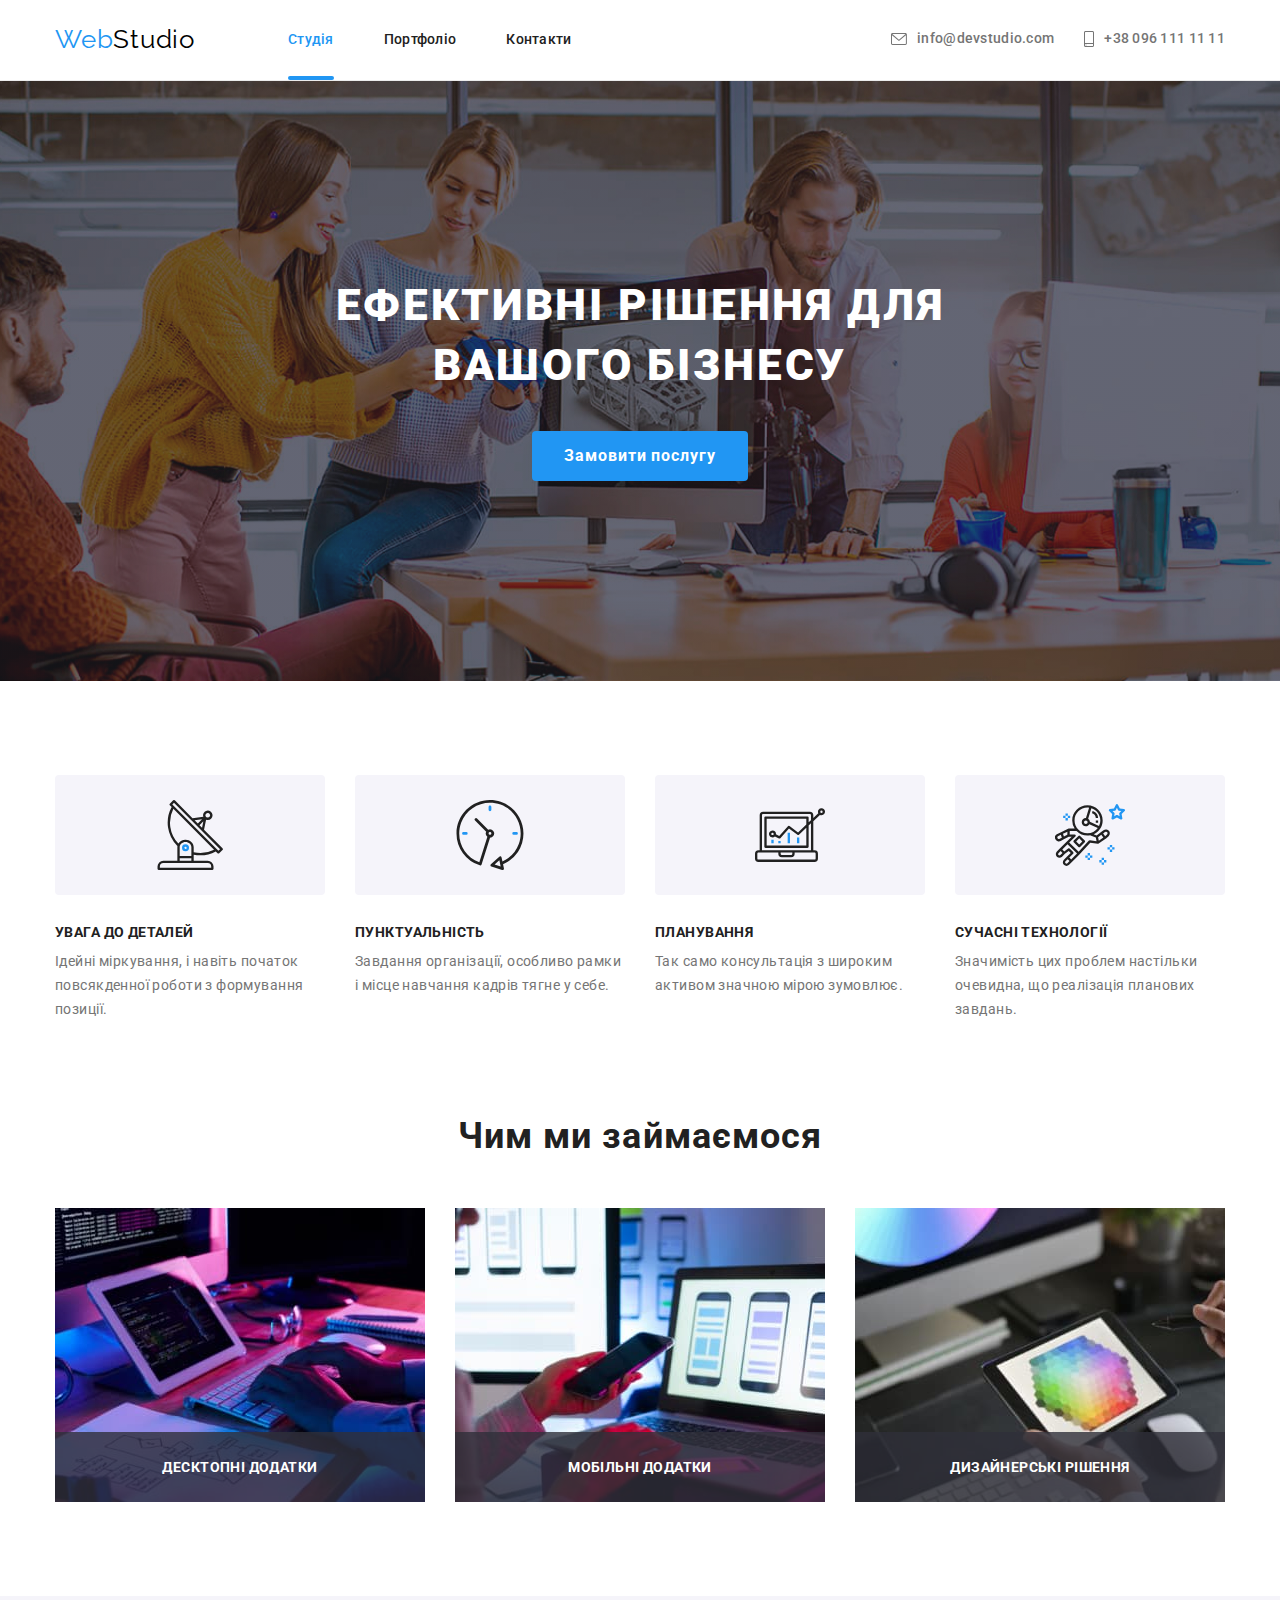
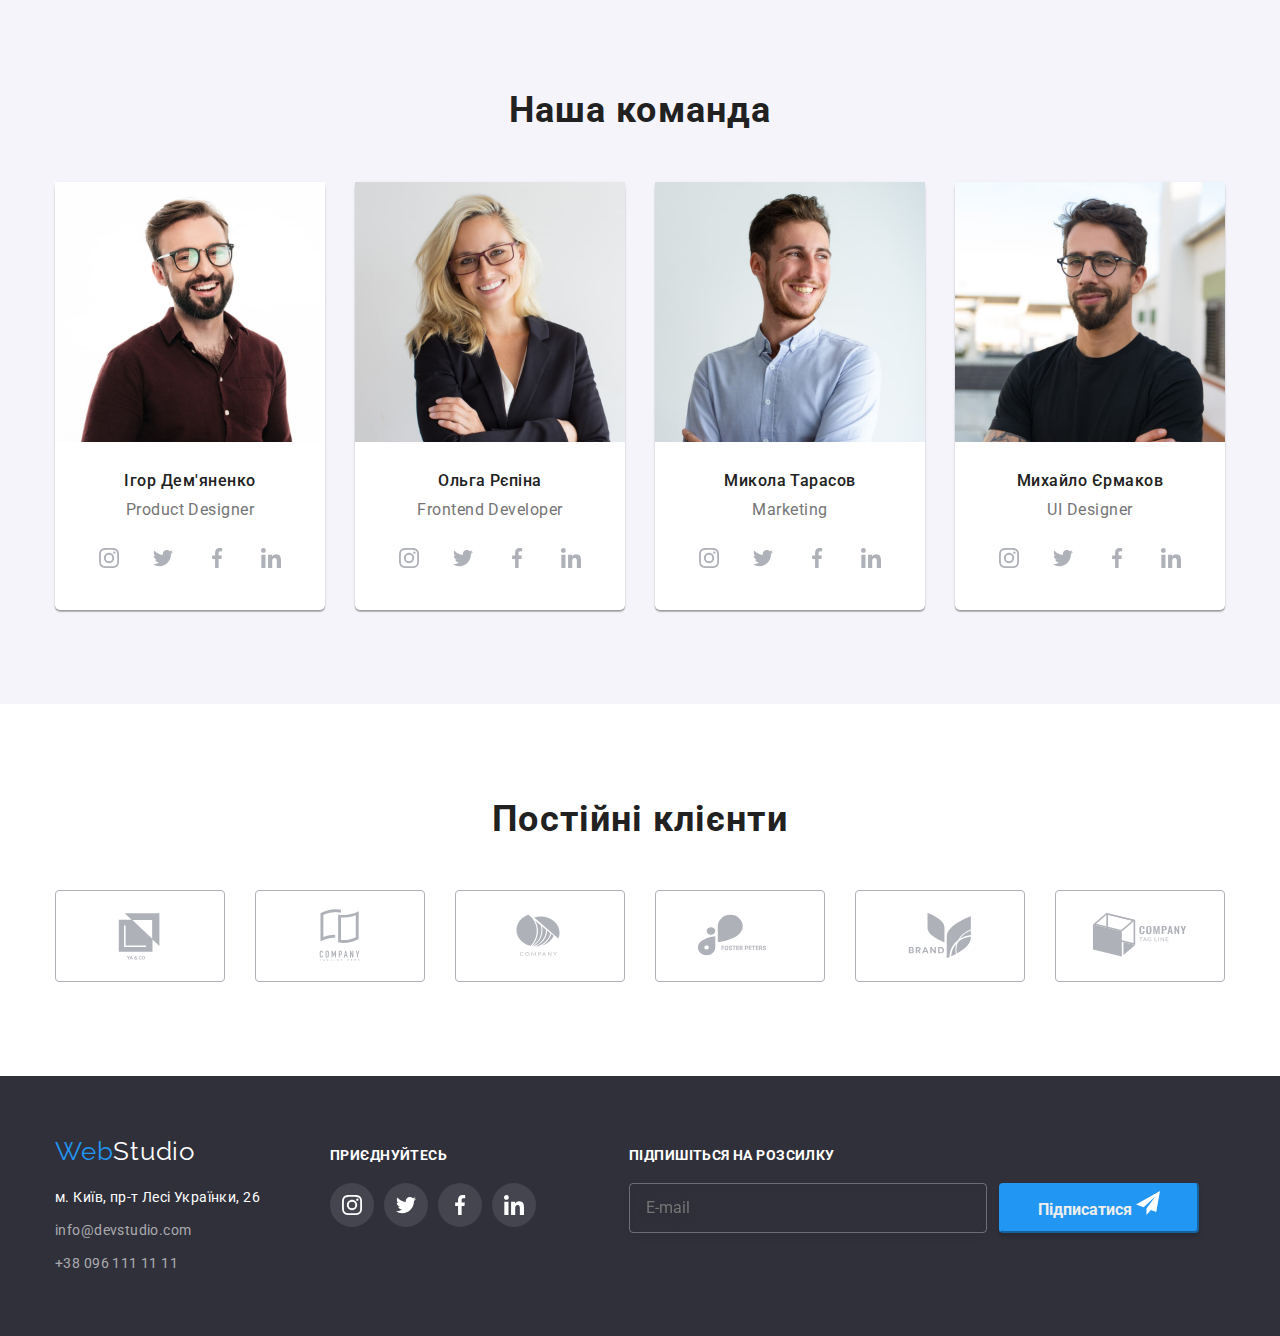
==== commit e2f861a6: "Добавив svg до спрайту" ====
--- a/index.html
+++ b/index.html
@@ -383,7 +383,7 @@
             <input type="email" placeholder="E-mail" class="input-subscription">
             <button type="submit" class="subscription-btn">Підписатися
               <svg width="24" height="24">
-                <use href=""></use>
+                <use href="./images/icons.svg#icon-iconsend"></use>
               </svg>
             </button>
           </form>
--- a/css/style.css
+++ b/css/style.css
@@ -842,8 +842,8 @@
     display: flex;
     align-items: center;
     justify-content: center;
-
     cursor: pointer;
+   
 }
 
 .is-hidden{
@@ -853,7 +853,12 @@
 }
 .modal-btn:hover .modal-icon{
     fill: #2196F3;
-}
+    transition-property: fill;
+    transition-duration: 250ms;
+     transition-timing-function: cubic-bezier(0.4, 0, 0.2, 1);
+}
+
+
 
 .forma-title {
     font-size: 20px;
@@ -863,9 +868,7 @@
     color: #212121;
 }
 
-.forma{
-
-}
+.forma{}
 
 
 .input-icons{
@@ -892,13 +895,23 @@
     padding-left: 42px;
 }
 
+.forma-contact:hover,
 .forma-contact:focus{
     border-color: #2196F3;
     outline:#2196F3;
-}
-
-.forma-contact:focus + .input-icon{
+    transition-duration: 250ms;
+    transition-timing-function: cubic-bezier(0.4, 0, 0.2, 1);
+}
+
+.forma-contact:hover + .input-icon{
     fill: #1976d2;
+    transition-duration: 250ms;
+    transition-timing-function: cubic-bezier(0.4, 0, 0.2, 1);
+}
+.forma-contact:focus+.input-icon{
+    fill: #1976d2;
+    transition-duration: 250ms;
+    transition-timing-function: cubic-bezier(0.4, 0, 0.2, 1);
 }
 
 .comment{
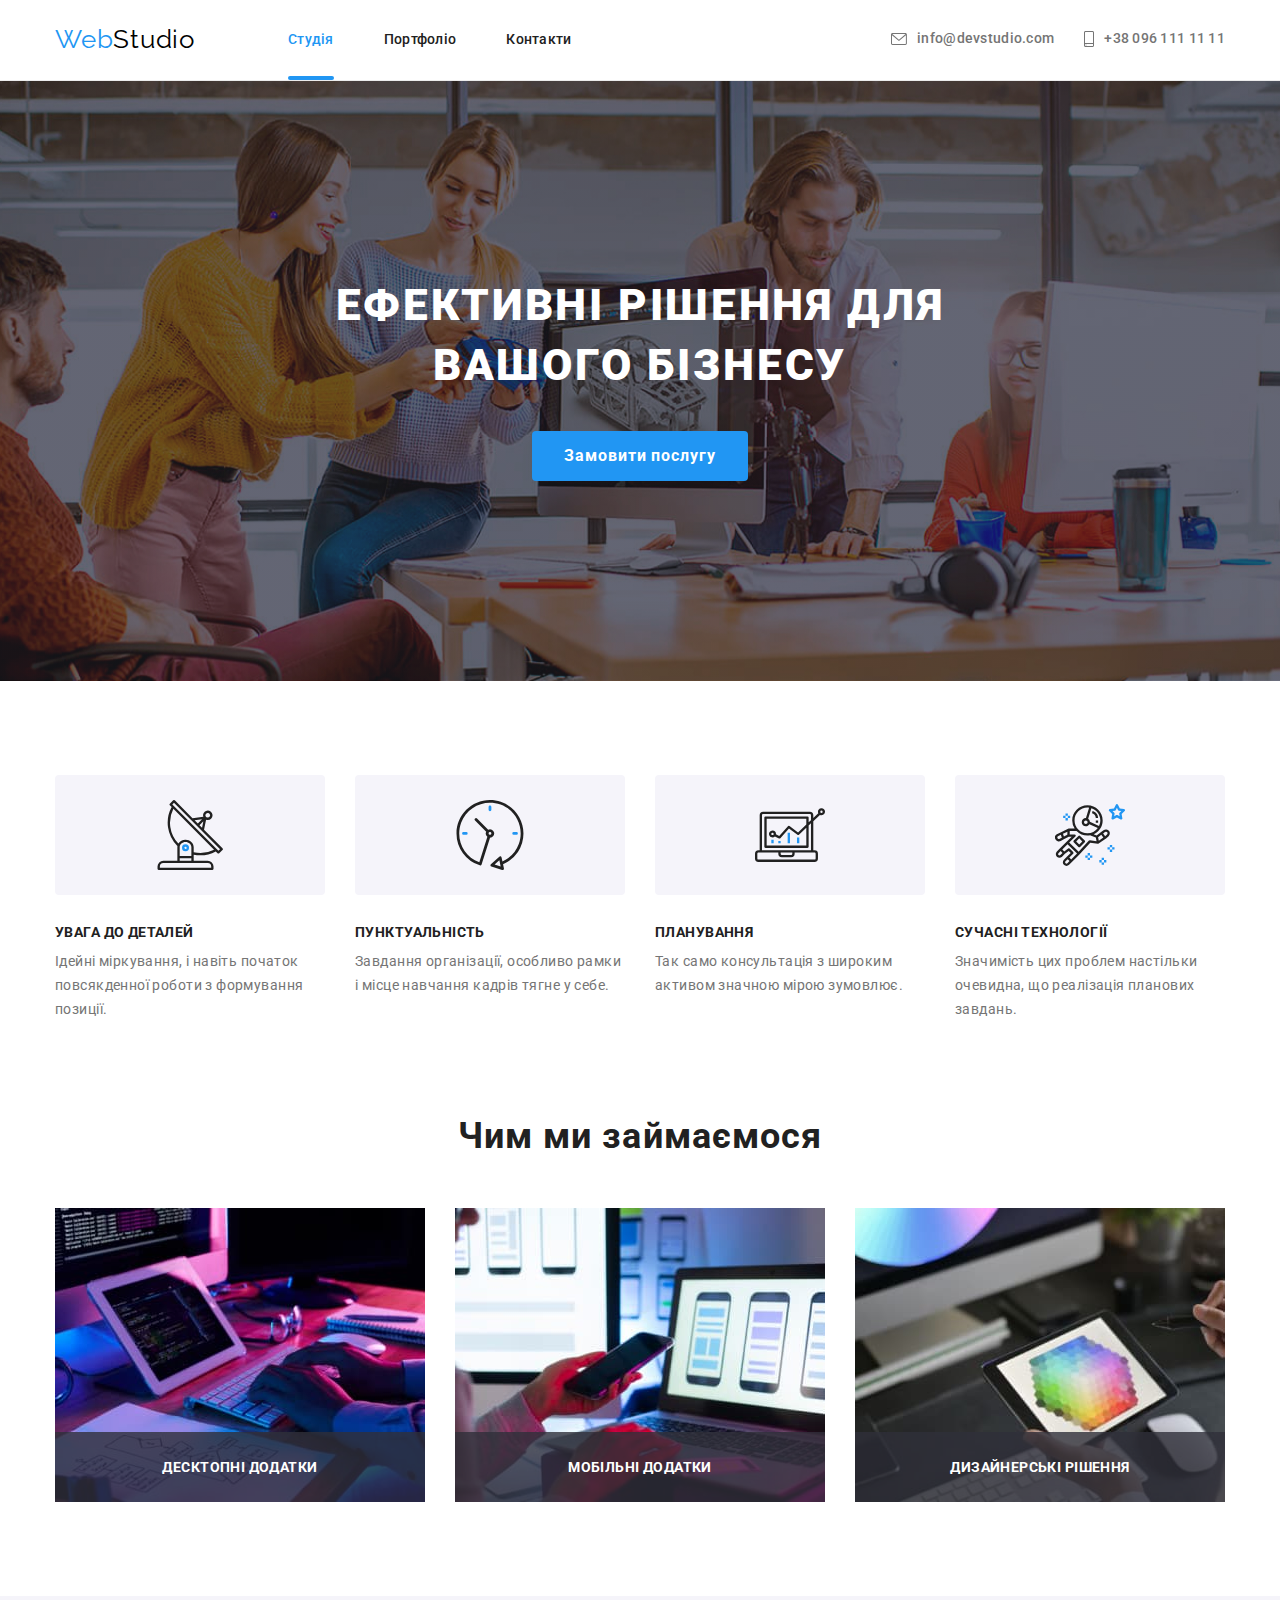
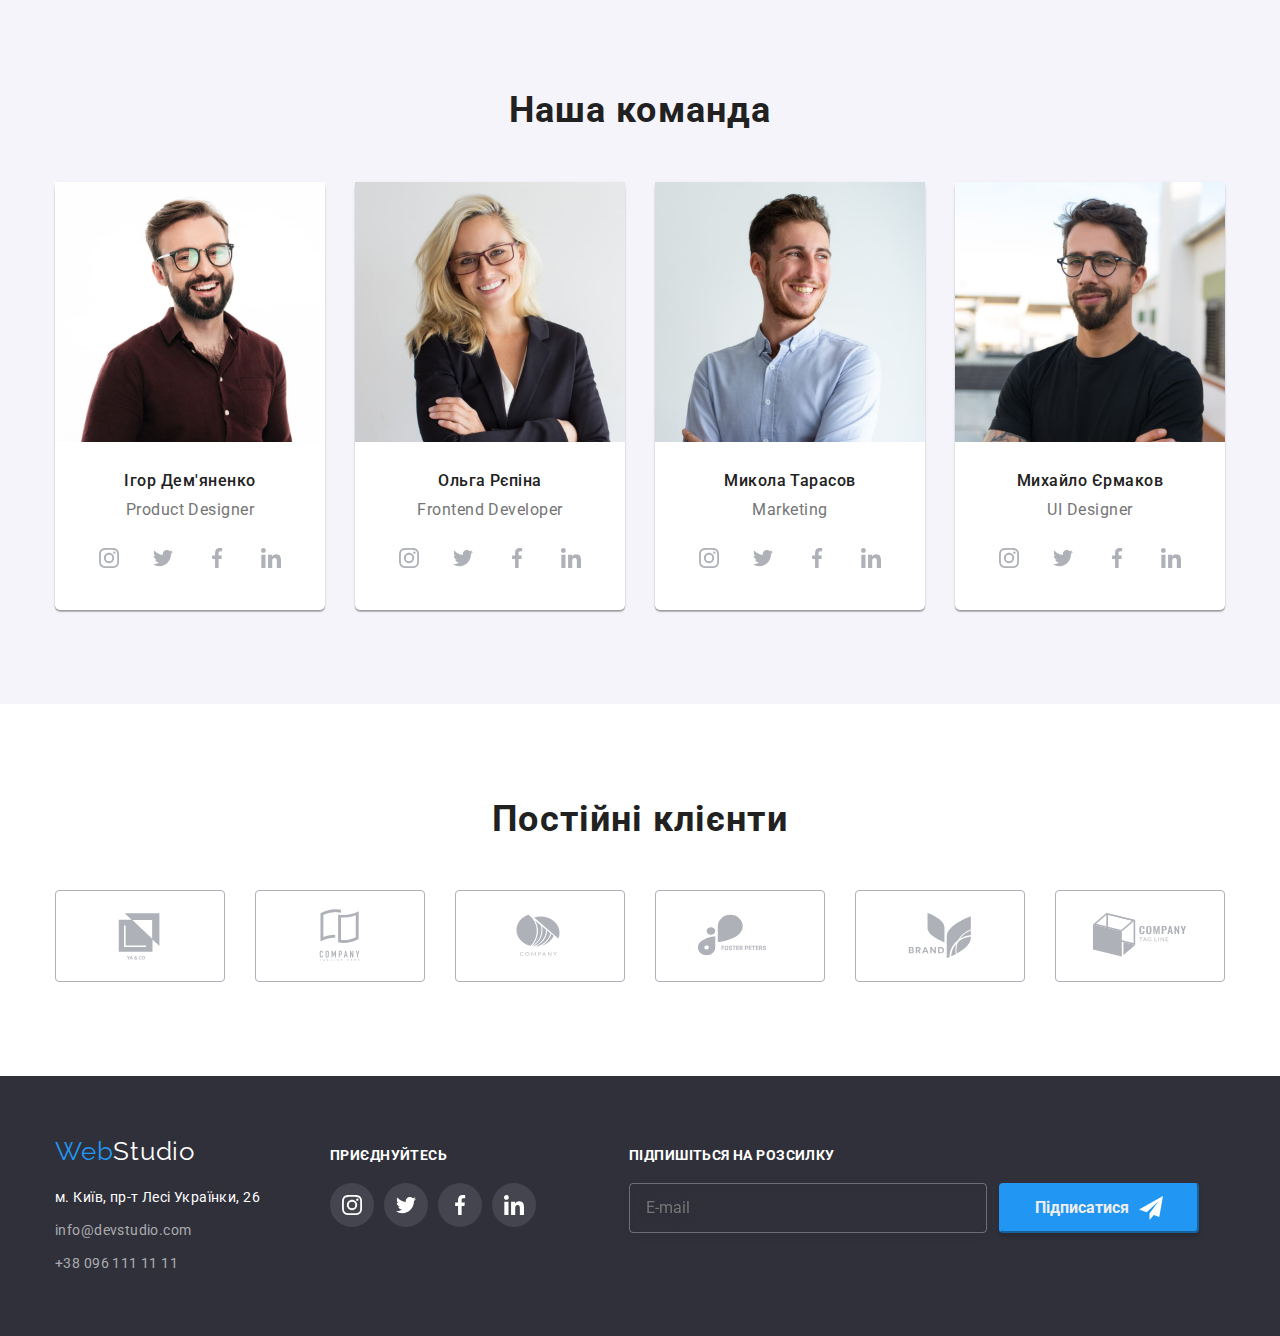
==== commit 5fccab01: "У футері добавив у кнопку svg та вирівняв" ====
--- a/index.html
+++ b/index.html
@@ -382,7 +382,7 @@
           <form class="subscription-item">
             <input type="email" placeholder="E-mail" class="input-subscription">
             <button type="submit" class="subscription-btn">Підписатися
-              <svg width="24" height="24">
+              <svg width="24" height="24" class="icone-subscription">
                 <use href="./images/icons.svg#icon-iconsend"></use>
               </svg>
             </button>
--- a/css/style.css
+++ b/css/style.css
@@ -643,6 +643,9 @@
 }
 
 .subscription-btn {
+    display: flex;
+    align-items: center;
+    justify-content: center;
     margin-left: 12px;
     font-weight: 700;
     font-size: 16px;
@@ -655,6 +658,10 @@
     border-radius: 4px;
     border-color: #2196F3;
 }
+
+.icone-subscription{
+    margin-left: 10px;
+}
 /* ---------------------------PORTFOLIO-------------------- */
 .content{
     background-color: var(--second-color);
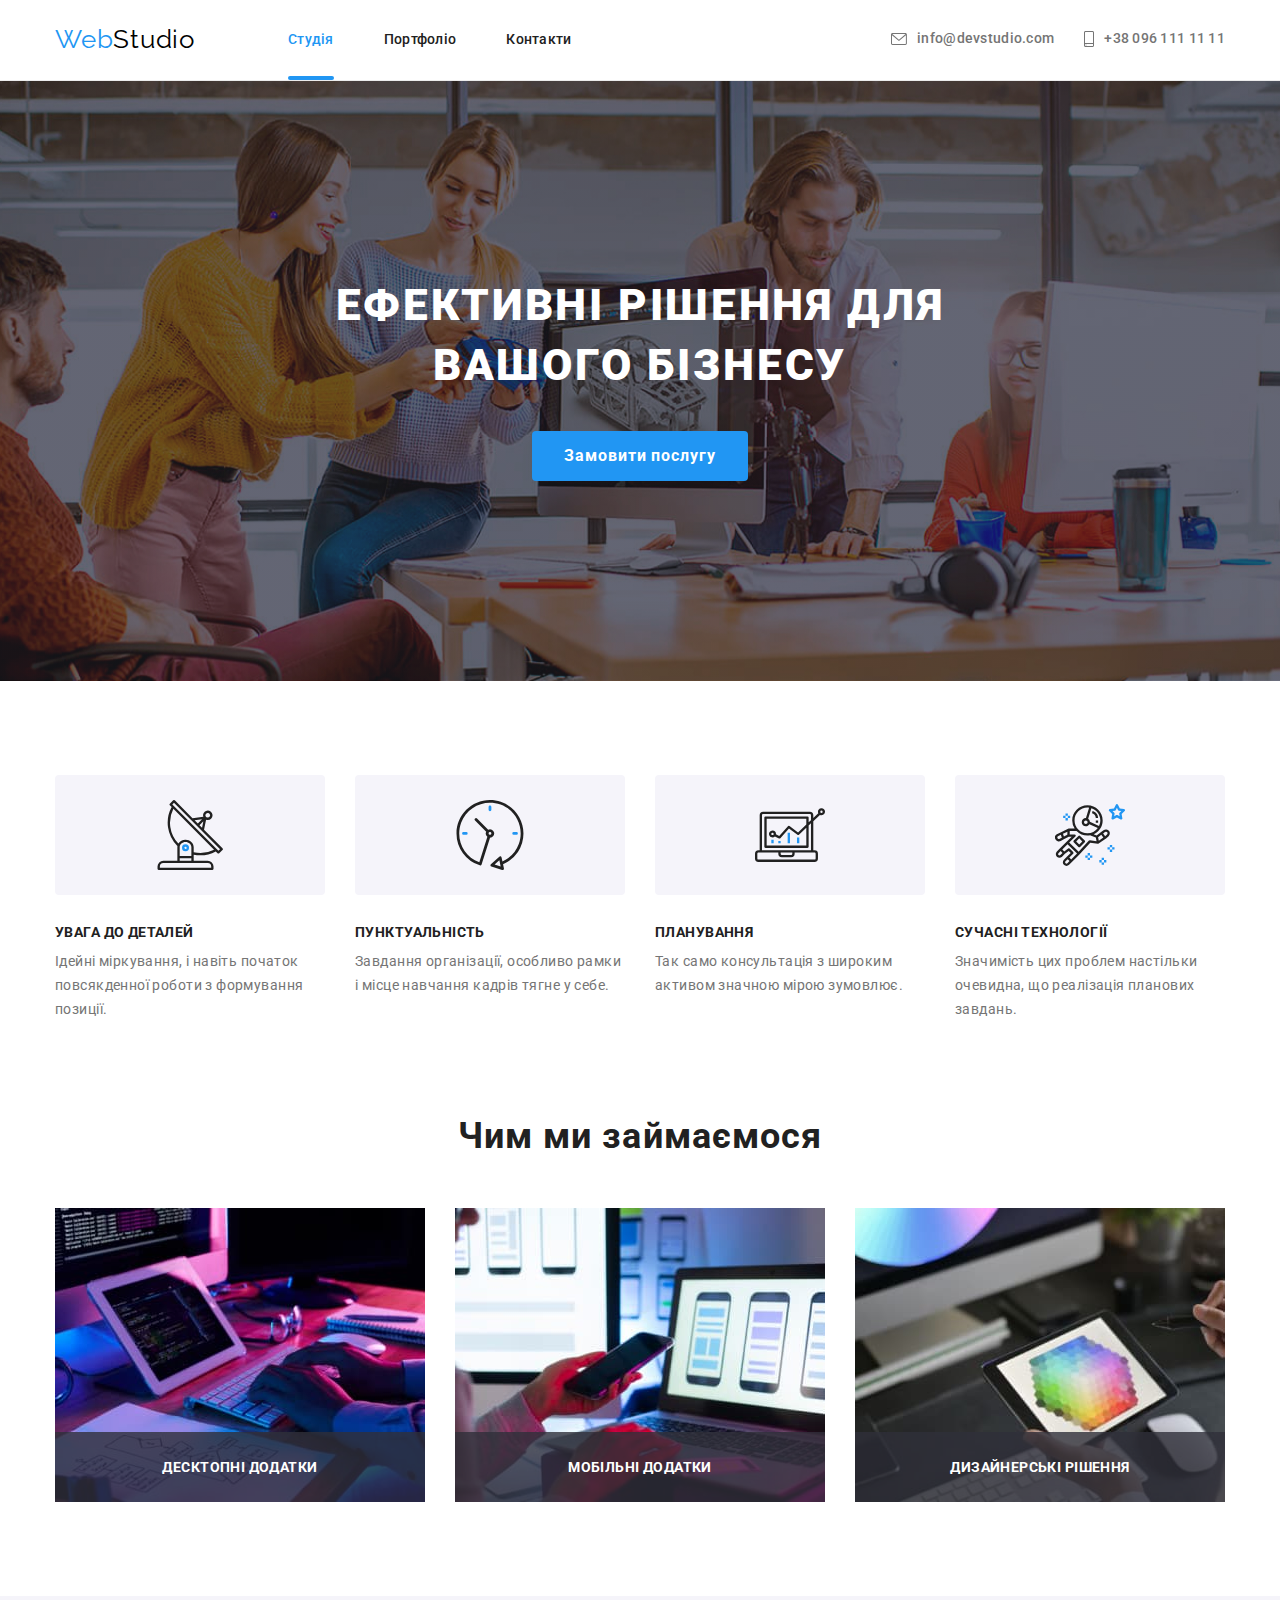
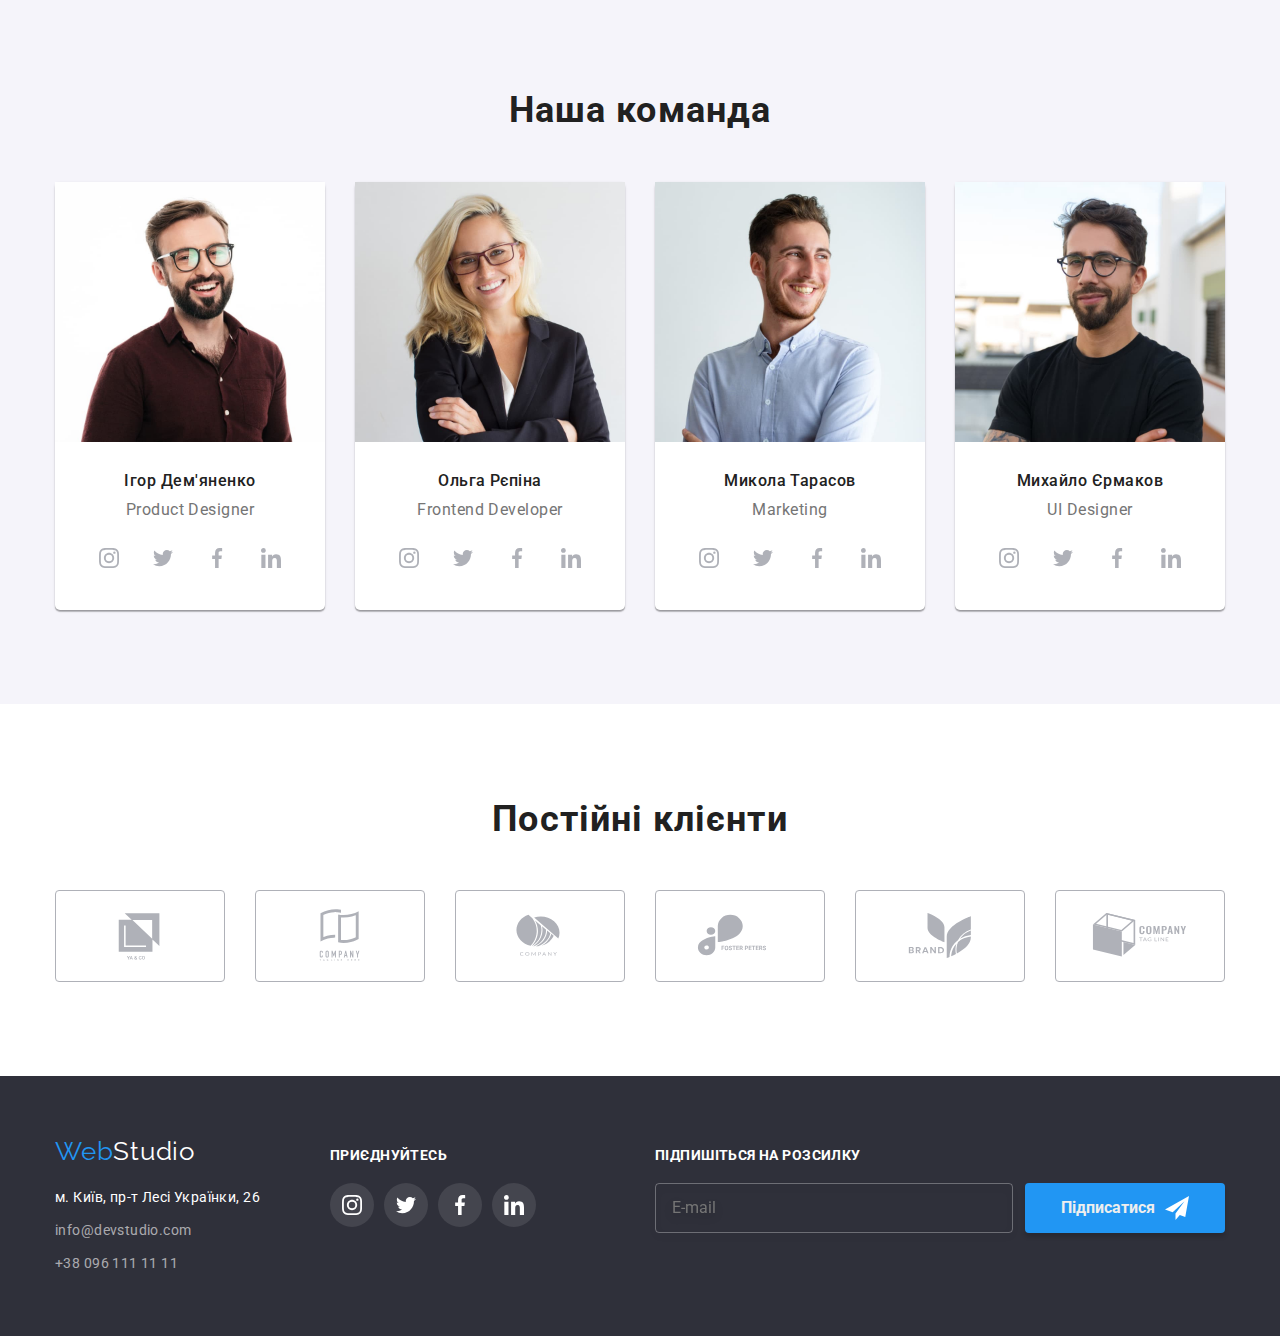
==== commit b7a85952: "Добавив в textarea имя" ====
--- a/index.html
+++ b/index.html
@@ -422,7 +422,8 @@
           </svg>
         </div>
         <label for="data-comment" class="label-name">Коментар</label>
-        <textarea name="" id="data-comment" cols="30" rows="10" class="comment" placeholder="Введіть текст"></textarea>
+        <textarea name="feedback" id="data-comment" cols="30" rows="10" class="comment"
+          placeholder="Введіть текст"></textarea>
       </form>
     </div>
   </div>
--- a/css/style.css
+++ b/css/style.css
@@ -606,7 +606,7 @@
 }
 
 .subscription {
-    margin-left: 93px;
+    margin-left: auto;
 }
 
 .subscription-title {
@@ -656,7 +656,8 @@
     background: #2196F3;
     box-shadow: 0px 4px 4px rgba(0, 0, 0, 0.15);
     border-radius: 4px;
-    border-color: #2196F3;
+    border: 0px;
+    cursor: pointer;
 }
 
 .icone-subscription{
@@ -900,6 +901,7 @@
     border: 1px solid rgba(33, 33, 33, 0.2);
     border-radius: 4px;
     padding-left: 42px;
+
 }
 
 .forma-contact:hover,
@@ -920,6 +922,20 @@
     transition-duration: 250ms;
     transition-timing-function: cubic-bezier(0.4, 0, 0.2, 1);
 }
+
+.forma-contact{
+    transition-property: border;
+    transition-duration: 250ms;
+    transition-timing-function: cubic-bezier(0.4, 0, 0.2, 1);
+}
+
+.input-icon{
+    transition-property: fill;
+    transition-duration: 250ms;
+    transition-timing-function: cubic-bezier(0.4, 0, 0.2, 1);
+}
+
+
 
 .comment{
     margin-top: 4px;
@@ -932,11 +948,11 @@
 }
 
 .label-name {
-
     font-size: 12px;
     line-height: 14px;
     letter-spacing: 0.01em;
     color: #757575;
+
 }
 
 .comment{
@@ -945,6 +961,10 @@
     padding-right: 16px;
     padding-bottom: 12px;
     padding-left: 16px;
+
+    transition-property: border;
+    transition-duration: 250ms;
+    transition-timing-function: cubic-bezier(0.4, 0, 0.2, 1);
 }
 .comment::placeholder{
     font-size: 12px;
@@ -953,7 +973,10 @@
     color: rgba(117, 117, 117, 0.5);
 }
 
+.comment:hover,
 .comment:focus{
     border-color: #2196F3;
     outline: #2196F3;
+    transition-duration: 250ms;
+    transition-timing-function: cubic-bezier(0.4, 0, 0.2, 1);
 }